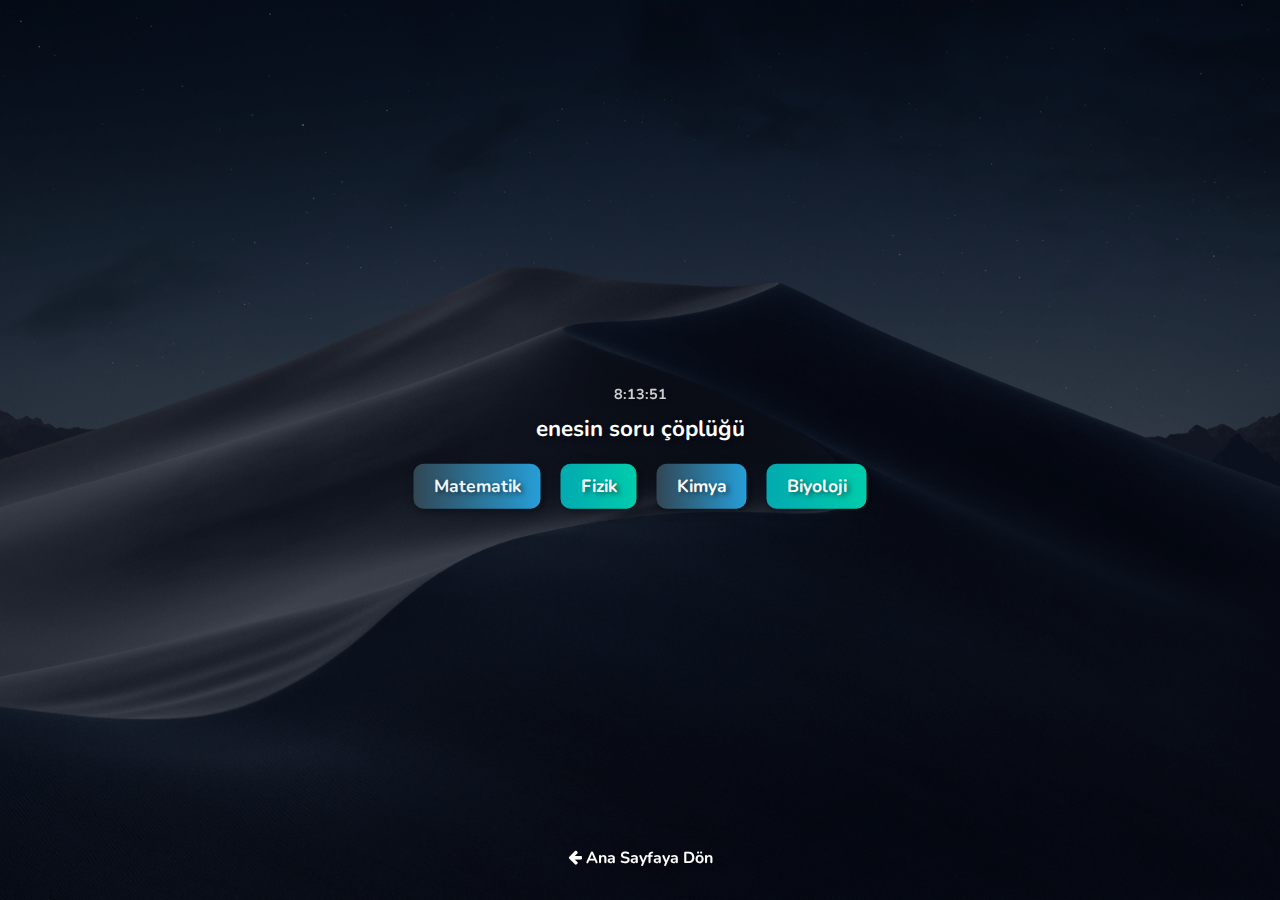
==== sorular.html @ 970ba39d "Add files via upload" ====
<html>
<body onload="startTime()">
<meta name="viewport" content="width=device-width, initial-scale=1">
<link rel="stylesheet" href="style.css">
<link rel="stylesheet" href="styleother.css">
<script src="java.js"></script>
<link rel="stylesheet" href="https://cdnjs.cloudflare.com/ajax/libs/font-awesome/4.7.0/css/font-awesome.min.css">
<script>
  function startTime() {
    const today = new Date();
    let h = today.getHours();
    let m = today.getMinutes();
    let s = today.getSeconds();
    m = checkTime(m);
    s = checkTime(s);
    document.getElementById('txt').innerHTML =  h + ":" + m + ":" + s;
    setTimeout(startTime, 1000);
  }
  
  function checkTime(i) {
    if (i < 10) {i = "0" + i};  // add zero in front of numbers < 10
    return i;
  }
  </script>
<div class="bg-container"></div>
<section class="general">
    <article>
      <h2 id="header2" style="margin-bottom: 0px; font-size: 1em; text-shadow: 3px 2px 5px rgba(0, 0, 0, 0.3) !important;" class="displayfunc"><span class="notification"><i class="fa fa-exclamation-circle"></i>&nbsp;&nbsp;<span>Bu dersin soruları eklenmemiş</span></span></h2>
      <div id="transition12"><h2 id="header" style="margin-bottom: -10px; font-size: 0.9em; opacity: 0.8;"><div id="txt"></div></h2>
      <h2 id="header">enesin soru çöplüğü</h2>
      <div class="container">
        <a href="matematik.html"><div class="childheader btn-grad">
          <h3>Matematik</h3>
        </div></a>
        <a href="javascript:soruyok()"><div class="childheader btn-grad2">
          <h3>Fizik</h3></a>
        </div>
        <a href="javascript:soruyok()"><div class="childheader btn-grad">
          <h3>Kimya</h3></a>
        </div>
        <a href="javascript:soruyok()"><div class="childheader btn-grad2">
          <h3>Biyoloji</h3></a>
        </div>
      </div></div>
    </article>
  </section>





  <a href="index.html"><div class="anasayfa"><i class="fa fa-arrow-left shadowanasayfa"></i>&nbsp;<span class="shadowanasayfa">Ana Sayfaya Dön</span></div></a>
  </html></body>
---- style.css ----
@import url('https://fonts.googleapis.com/css2?family=Nunito:ital,wght@0,200;0,300;0,400;0,500;0,600;0,700;0,800;0,900;1,200;1,300;1,400;1,500;1,600;1,700;1,800;1,900&family=Poppins:ital,wght@0,100;0,200;0,300;0,400;0,500;0,600;0,700;0,800;0,900;1,100;1,200;1,300;1,400;1,500;1,600;1,700;1,800;1,900&display=swap');

@-webkit-keyframes fadeIn {
    from { opacity: 1; }
      to { opacity: 0; }
}
@keyframes fadeIn {
    from { opacity: 1; }
      to { opacity: 0; }
}

body {
    font-family: "Nunito";
    font-weight: 700;
    color: white;
}

html, body {
    margin:0;
    height:100%;
    overflow:hidden;
  }

a {
    text-decoration: none;
    color: white;
}

---------------

.general article {
    height: 500px;
    /* width: 100%; */
    width: 1200px;
    margin: 0 auto;
    margin-top: 2.5%;
    display: inline-flex;
    justify-content: center;
    align-items: center;
  }
  
  .general .childheader {
    align-items: center;
    display: flex;
    flex-direction: column;
    align-content: center;
    justify-content: center;
    opacity: 1;
    margin-top: 0;
    color: aliceblue;
    height: 45px;
  }
  
  .childheader h3,
  p {
    text-align: center;
    font-size: 1.1em;
    text-shadow: 3px 2px 5px rgba(0, 0, 0, 0.5); 
  }
  
  .container {
    display: flex;
    margin: 10px;
  }
  
  article {
    display: flex;
    flex-direction: column;
  }
  
  h2 {
    margin-bottom: 20px;
  }

  #header {
      justify-content: center;
      align-items: center;
      display: flex;
      font-size: 1.4em;
      text-shadow: 3px 2px 5px rgba(0, 0, 0, 0.5); 
  }

  article {
    position: absolute;
    left: 50%;
    top: 50%;
    -webkit-transform: translate(-50%, -50%);
    transform: translate(-50%, -50%);
  }
  
  .bg-container {
    background-image: url(bg.jpg);
    background-size:cover;
    background-repeat: no-repeat;
    background-position: center center;
    width:100%;
    height:100%;
    box-sizing:border-box;
  }

  .bg-container {
    -webkit-filter: brightness(20%);
    filter:brightness(50%);
  }

           
  .btn-grad {
    background-image: linear-gradient(to right, #314755 0%, #26a0da  51%, #314755  100%);
    margin: 10px;
    padding: 0px 20px;
    text-align: center;
    transition: 0.5s;
    background-size: 200% auto;
    color: white;            
    box-shadow: 3px 2px 10px rgba(0, 0, 0, 0.5); 
    border-radius: 10px;
    display: block;
  }

  .btn-grad:hover {
    background-position: right center; /* change the direction of the change here */
    color: #fff;
    text-decoration: none;
  }

           
  .btn-grad2 {
    background-image: linear-gradient(to right, #02AAB0 0%, #00CDAC  51%, #02AAB0  100%);
    margin: 10px;
    padding: 0px 20px;
    text-align: center;
    transition: 0.5s;
    background-size: 200% auto;
    color: white;            
    box-shadow: 3px 2px 10px rgba(0, 0, 0, 0.5); 
    border-radius: 10px;
    display: block;
  }

  .btn-grad2:hover {
    background-position: right center; /* change the direction of the change here */
    color: #fff;
    text-decoration: none;
  }
 

  @keyframes transitionIn {
      from {
          opacity: 0;
          transform: translateY(-10px);
      }

      to {
          opacity: 1;
          transform: translateY(0px);
      }
  }
 
  body {
      animation: transitionIn 0.45s;
  }

.anasayfa {
    position: fixed;
    left: 50%;
    bottom: 20px;
    transform: translate(-50%, -50%);
    margin: 0 auto;
}

.shadowanasayfa {
    text-shadow: 3px 2px 5px rgba(0, 0, 0, 0.5); 
}

#header2 {
    justify-content: center;
    align-items: center;
    font-size: 1.4em;
    display: none;
    text-shadow: 3px 2px 5px rgba(0, 0, 0, 0.5); 
    animation: transitionIn 0.45s;
}

#transition12 {
    animation: transitionIn 0.45s;
}
---- styleother.css ----
/* SORULAR / DEFTERLER */

.error-holder .error-icon svg {
    max-width: 400px;
}

.pr-5, .px-5 {
    padding-right: 3rem !important;
}

.col-4 {
    flex: 0 0 100%;
    max-width: 100%;
    margin-bottom: 25px;
}

.col-1, .col-2, .col-3, .col-4, .col-5, .col-6, .col-7, .col-8, .col-9, .col-10, .col-11, .col-12, .col, .col-auto, .col-sm-1, .col-sm-2, .col-sm-3, .col-sm-4, .col-sm-5, .col-sm-6, .col-sm-7, .col-sm-8, .col-sm-9, .col-sm-10, .col-sm-11, .col-sm-12, .col-sm, .col-sm-auto, .col-md-1, .col-md-2, .col-md-3, .col-md-4, .col-md-5, .col-md-6, .col-md-7, .col-md-8, .col-md-9, .col-md-10, .col-md-11, .col-md-12, .col-md, .col-md-auto, .col-lg-1, .col-lg-2, .col-lg-3, .col-lg-4, .col-lg-5, .col-lg-6, .col-lg-7, .col-lg-8, .col-lg-9, .col-lg-10, .col-lg-11, .col-lg-12, .col-lg, .col-lg-auto, .col-xl-1, .col-xl-2, .col-xl-3, .col-xl-4, .col-xl-5, .col-xl-6, .col-xl-7, .col-xl-8, .col-xl-9, .col-xl-10, .col-xl-11, .col-xl-12, .col-xl, .col-xl-auto {
    position: relative;
    width: 100%;
    padding-right: 15px;
    padding-left: 15px;
}

.altyazi {
    display: flex;
    align-items: center;
    justify-content: center;
    font-size: 1.3em;
    text-shadow: 3px 2px 5px rgba(0, 0, 0, 0.5);
    transform: translate(4.5%, 0%) 
}

.notification {
    background-image: linear-gradient(to right, #fa310e 0%, #fa5d42  51%, #fa310e  100%);
    border-radius: 5px;
    padding: 7px 50px;
    margin: 5px;
}
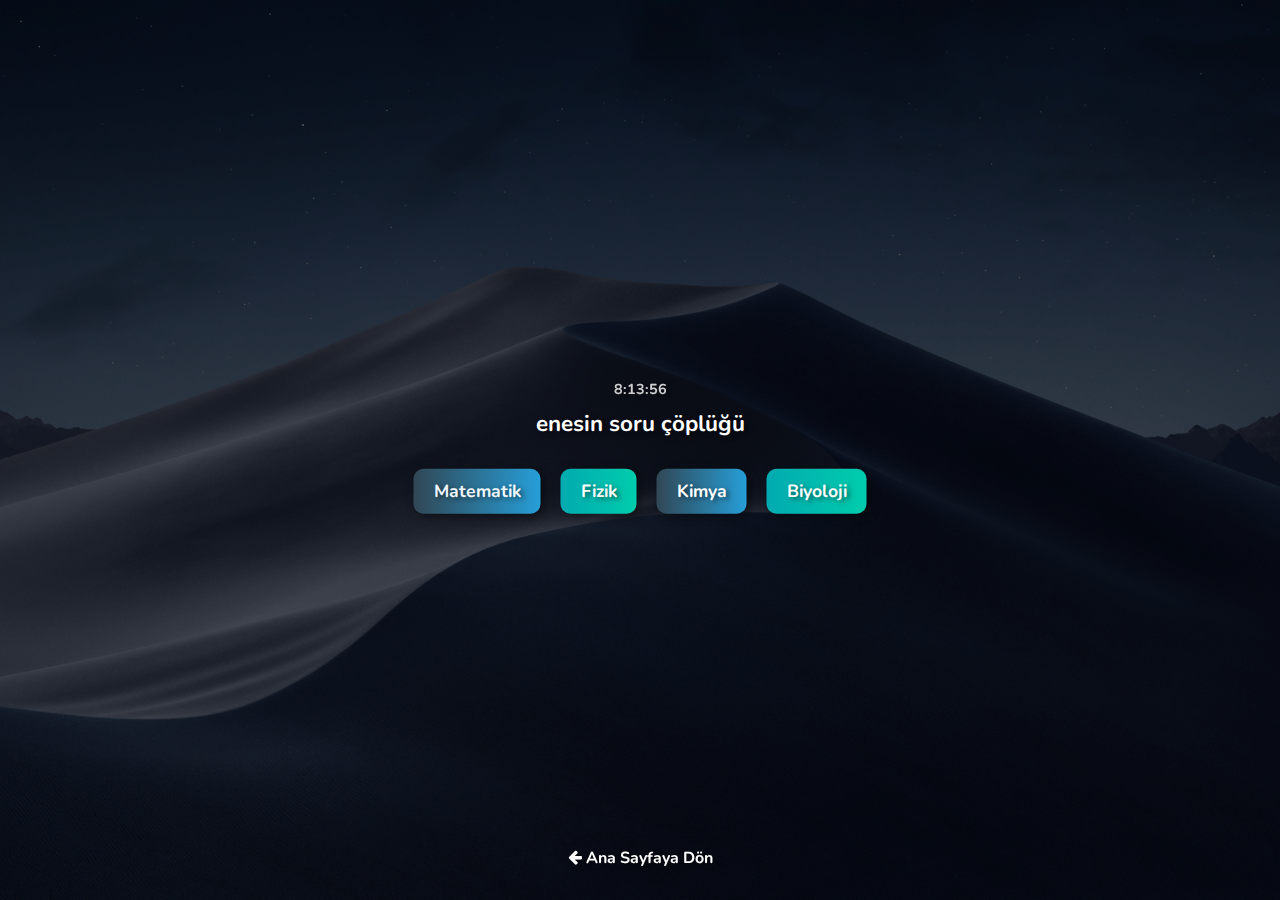
==== commit 4a0c924a: "adjusted media queries" ====
--- a/sorular.html
+++ b/sorular.html
@@ -25,9 +25,9 @@
 <div class="bg-container"></div>
 <section class="general">
     <article>
-      <h2 id="header2" style="margin-bottom: 0px; font-size: 1em; text-shadow: 3px 2px 5px rgba(0, 0, 0, 0.3) !important;" class="displayfunc"><span class="notification"><i class="fa fa-exclamation-circle"></i>&nbsp;&nbsp;<span>Bu dersin soruları eklenmemiş</span></span></h2>
+      <div><h2 id="header2" style="margin-bottom: 0px; font-size: 1em; text-shadow: 3px 2px 5px rgba(0, 0, 0, 0.3) !important;" class="displayfunc"><span class="notification"><i class="fa fa-exclamation-circle"></i>&nbsp;&nbsp;<span>Bu dersin soruları eklenmemiş</span></span></h2>
       <div id="transition12"><h2 id="header" style="margin-bottom: -10px; font-size: 0.9em; opacity: 0.8;"><div id="txt"></div></h2>
-      <h2 id="header">enesin soru çöplüğü</h2>
+      <h2 id="header">enesin soru çöplüğü</h2></div></div>
       <div class="container">
         <a href="matematik.html"><div class="childheader btn-grad">
           <h3>Matematik</h3>
--- a/style.css
+++ b/style.css
@@ -183,5 +183,4 @@
 
 #transition12 {
     animation: transitionIn 0.45s;
-}
-
+}--- a/styleother.css
+++ b/styleother.css
@@ -35,4 +35,41 @@
     border-radius: 5px;
     padding: 7px 50px;
     margin: 5px;
-}+}
+
+@media screen and (max-width: 480px) {
+    .container {
+      display: inline-block;
+      margin-top: 10px;
+    }
+  }
+  
+  @media screen and (max-width: 480px) {
+    article {
+      transform: translate(-50%, -50%);
+    }
+  }
+  
+  @media screen and (max-width: 480px) {
+    .anasayfa {
+      transform: translate(-50%, -125%);
+    }
+  }
+  
+  @media screen and (max-width: 480px) {
+    #header {
+      white-space: nowrap;
+    }
+  }
+
+  @media screen and (max-width: 480px) {
+    .notification {
+      padding: 5px 20px;
+    }
+  }
+
+  @media screen and (max-width: 480px) {
+    .altyazi {
+      white-space: nowrap;
+    }
+  }
